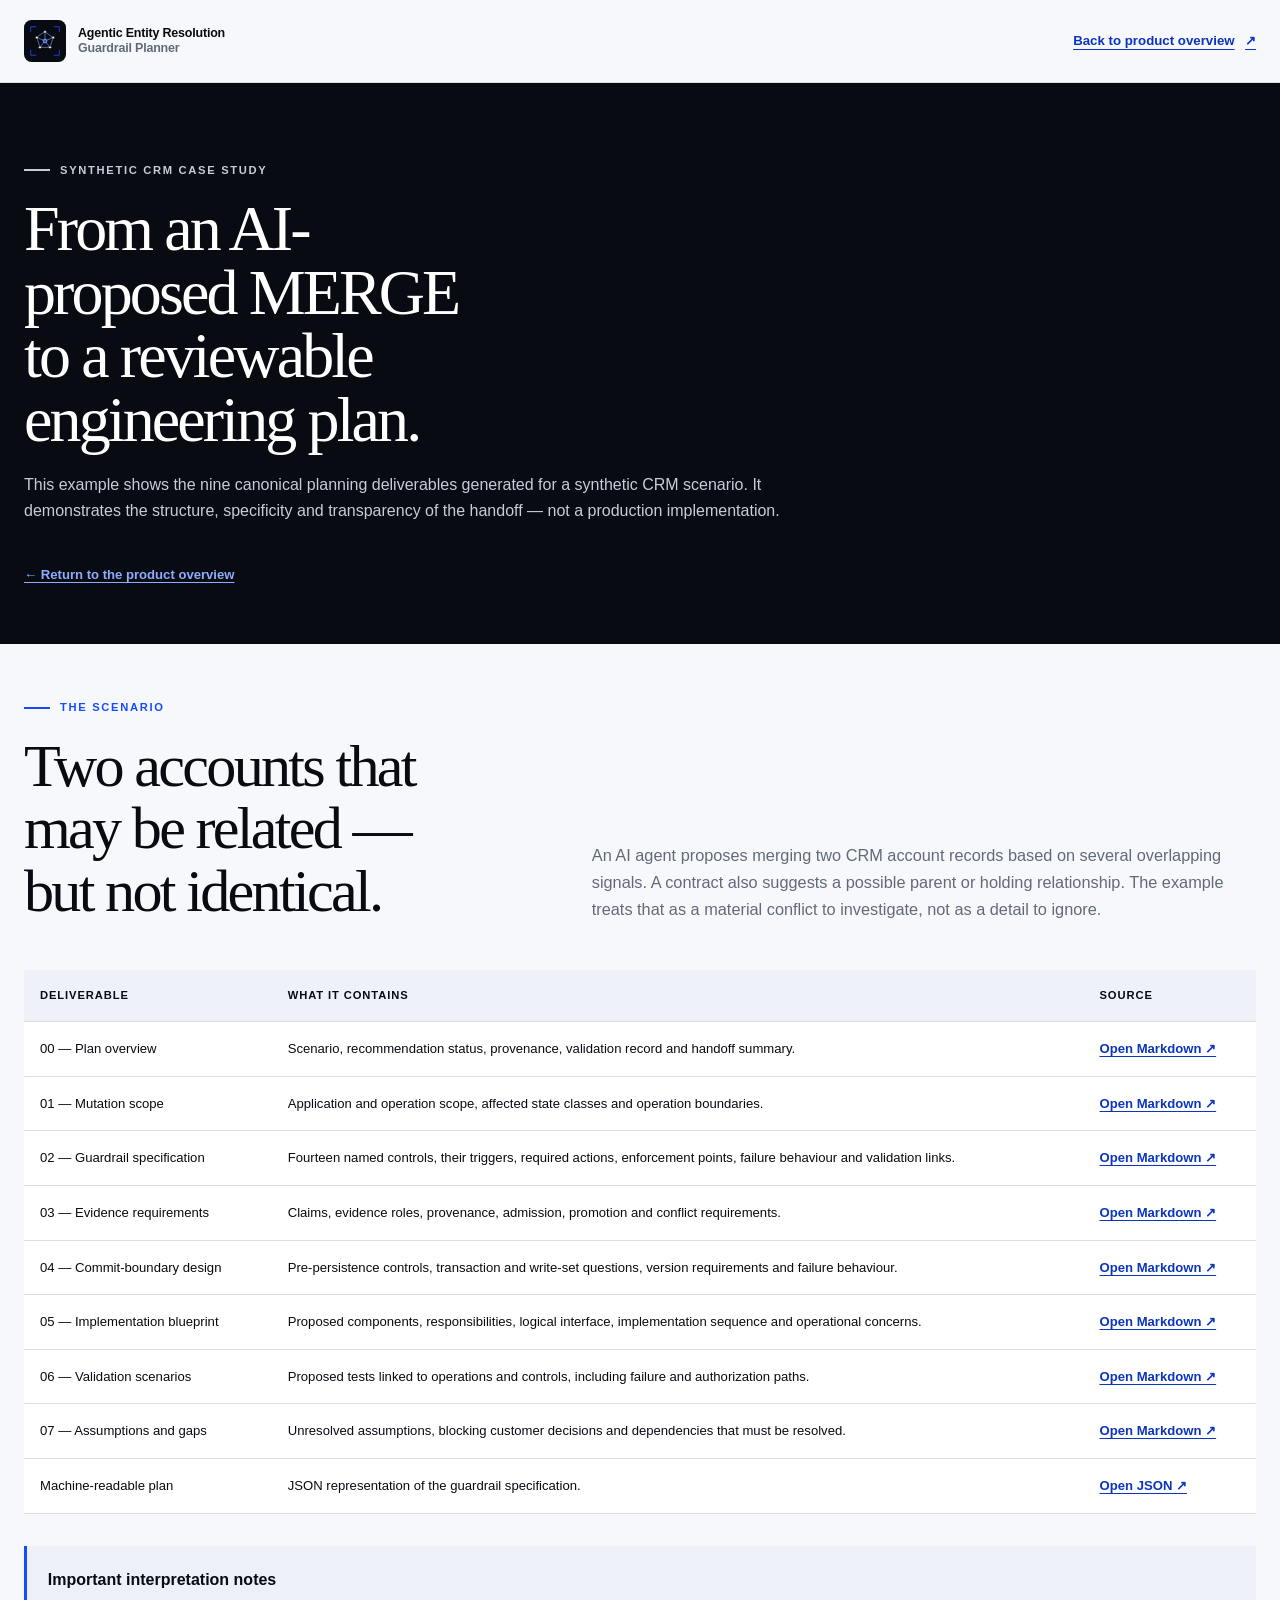
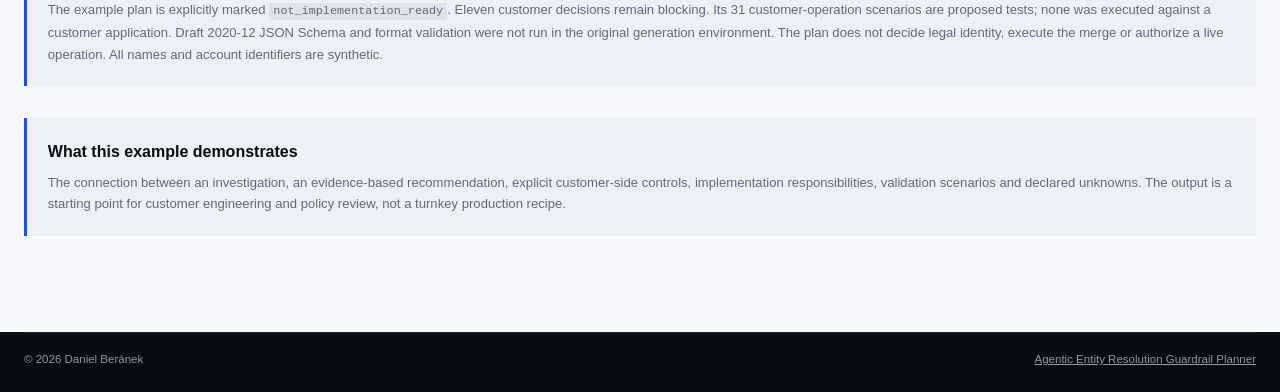
==== demo/index.html @ b018f454 "Build English product frontend with affiliate-aware distribution" ====
<!doctype html>
<html lang="en">
<head>
  <meta charset="utf-8">
  <meta name="viewport" content="width=device-width, initial-scale=1">
  <meta name="color-scheme" content="light">
  <meta name="description" content="A synthetic CRM MERGE demonstration showing the structured planning deliverables produced by Agentic Entity Resolution Guardrail Planner.">
  <meta name="robots" content="index,follow">
  <link rel="canonical" href="https://dan-beranek.github.io/agentic-entity-resolution-guardrail-planner/demo/">
  <link rel="icon" href="../assets/branding/agentic-entity-resolution-guardrail-planner-logo.svg" type="image/svg+xml">
  <link rel="stylesheet" href="../assets/site.css">
  <title>Synthetic CRM MERGE Example | Agentic Entity Resolution Guardrail Planner</title>
</head>
<body>
  <a class="skip-link" href="#main">Skip to content</a>
  <header class="site-header">
    <div class="shell header-inner">
      <a class="brand" href="../" aria-label="Planner home">
        <img src="../assets/branding/agentic-entity-resolution-guardrail-planner-logo.svg" alt="" width="42" height="42">
        <span class="brand-copy"><strong>Agentic Entity Resolution</strong><span>Guardrail Planner</span></span>
      </a>
      <a class="text-link" href="../">Back to product overview <span aria-hidden="true">↗</span></a>
    </div>
  </header>
  <main id="main">
    <section class="demo-page-hero">
      <div class="shell">
        <p class="eyebrow">Synthetic CRM case study</p>
        <h1>From an AI-proposed MERGE to a reviewable engineering plan.</h1>
        <p>This example shows the nine canonical planning deliverables generated for a synthetic CRM scenario. It demonstrates the structure, specificity and transparency of the handoff — not a production implementation.</p>
        <a class="back-link" href="../">← Return to the product overview</a>
      </div>
    </section>
    <section class="demo-content">
      <div class="shell">
        <div class="section-heading">
          <div><p class="eyebrow">The scenario</p><h2>Two accounts that may be related — but not identical.</h2></div>
          <p>An AI agent proposes merging two CRM account records based on several overlapping signals. A contract also suggests a possible parent or holding relationship. The example treats that as a material conflict to investigate, not as a detail to ignore.</p>
        </div>
        <table class="demo-table">
          <thead><tr><th>Deliverable</th><th>What it contains</th><th>Source</th></tr></thead>
          <tbody>
            <tr><td>00 — Plan overview</td><td>Scenario, recommendation status, provenance, validation record and handoff summary.</td><td><a href="../demo-for-agensi/00-README.md">Open Markdown ↗</a></td></tr>
            <tr><td>01 — Mutation scope</td><td>Application and operation scope, affected state classes and operation boundaries.</td><td><a href="../demo-for-agensi/01-mutation-scope.md">Open Markdown ↗</a></td></tr>
            <tr><td>02 — Guardrail specification</td><td>Fourteen named controls, their triggers, required actions, enforcement points, failure behaviour and validation links.</td><td><a href="../demo-for-agensi/02-guardrail-specification.md">Open Markdown ↗</a></td></tr>
            <tr><td>03 — Evidence requirements</td><td>Claims, evidence roles, provenance, admission, promotion and conflict requirements.</td><td><a href="../demo-for-agensi/03-evidence-requirements.md">Open Markdown ↗</a></td></tr>
            <tr><td>04 — Commit-boundary design</td><td>Pre-persistence controls, transaction and write-set questions, version requirements and failure behaviour.</td><td><a href="../demo-for-agensi/04-commit-boundary-design.md">Open Markdown ↗</a></td></tr>
            <tr><td>05 — Implementation blueprint</td><td>Proposed components, responsibilities, logical interface, implementation sequence and operational concerns.</td><td><a href="../demo-for-agensi/05-implementation-blueprint.md">Open Markdown ↗</a></td></tr>
            <tr><td>06 — Validation scenarios</td><td>Proposed tests linked to operations and controls, including failure and authorization paths.</td><td><a href="../demo-for-agensi/06-validation-scenarios.md">Open Markdown ↗</a></td></tr>
            <tr><td>07 — Assumptions and gaps</td><td>Unresolved assumptions, blocking customer decisions and dependencies that must be resolved.</td><td><a href="../demo-for-agensi/07-assumptions-and-gaps.md">Open Markdown ↗</a></td></tr>
            <tr><td>Machine-readable plan</td><td>JSON representation of the guardrail specification.</td><td><a href="../demo-for-agensi/guardrail-spec.json">Open JSON ↗</a></td></tr>
          </tbody>
        </table>
        <div class="demo-caveat">
          <strong>Important interpretation notes</strong>
          <p>The example plan is explicitly marked <code>not_implementation_ready</code>. Eleven customer decisions remain blocking. Its 31 customer-operation scenarios are proposed tests; none was executed against a customer application. Draft 2020-12 JSON Schema and format validation were not run in the original generation environment. The plan does not decide legal identity, execute the merge or authorize a live operation. All names and account identifiers are synthetic.</p>
        </div>
        <div class="demo-caveat">
          <strong>What this example demonstrates</strong>
          <p>The connection between an investigation, an evidence-based recommendation, explicit customer-side controls, implementation responsibilities, validation scenarios and declared unknowns. The output is a starting point for customer engineering and policy review, not a turnkey production recipe.</p>
        </div>
      </div>
    </section>
  </main>
  <footer class="site-footer">
    <div class="shell footer-bottom"><span>© 2026 Daniel Beránek</span><span><a href="../">Agentic Entity Resolution Guardrail Planner</a></span></div>
  </footer>
</body>
</html>
---- assets/site.css ----
:root{--ink:#080b12;--ink-2:#121722;--paper:#f7f8fb;--white:#fff;--muted:#626a79;--muted-dark:#aab2c2;--line:#d9dde6;--line-dark:#2a3140;--blue:#154cff;--blue-dark:#0c35bd;--blue-soft:#e9efff;--blue-light:#8eabff;--max:1280px;--radius:.35rem;--shadow:0 18px 60px rgba(8,11,18,.08)}
*{box-sizing:border-box}
html{scroll-behavior:smooth;scroll-padding-top:6rem}
body{margin:0;min-width:320px;overflow-x:hidden;background:var(--paper);color:var(--ink);font-family:Inter,ui-sans-serif,-apple-system,BlinkMacSystemFont,"Segoe UI",Arial,sans-serif;font-size:1rem;line-height:1.65;text-rendering:optimizeLegibility}
a{color:inherit}
img,svg{display:block;max-width:100%;height:auto}
.shell{width:min(calc(100% - 3rem),var(--max));margin-inline:auto}
.skip-link{position:fixed;z-index:100;top:-5rem;left:1rem;padding:.7rem 1rem;background:var(--blue);color:var(--white)}
.skip-link:focus{top:1rem}
.site-header{position:sticky;z-index:20;top:0;border-bottom:1px solid var(--line);background:rgba(247,248,251,.96);backdrop-filter:blur(16px)}
.header-inner{min-height:5.1rem;display:flex;align-items:center;justify-content:space-between;gap:1.5rem}
.brand,.footer-brand{display:inline-flex;align-items:center;gap:.75rem;text-decoration:none}
.brand img{width:42px;height:42px}
.brand-copy{display:grid;line-height:1.22;font-size:.78rem;letter-spacing:-.015em}
.brand-copy strong{font-weight:820}
.brand-copy span{color:var(--muted);font-weight:650}
.primary-nav{display:flex;align-items:center;gap:clamp(.8rem,1.8vw,1.7rem)}
.primary-nav a,.mobile-menu nav a{color:#3c4350;text-decoration:none;font-size:.77rem;font-weight:700}
.primary-nav a:hover,.primary-nav a:focus-visible,.mobile-menu nav a:hover{color:var(--blue)}
.header-cta{display:flex;align-items:center}
.platform-link{display:inline-flex;align-items:center;justify-content:center;gap:.6rem;min-height:2.8rem;padding:.72rem 1rem;border:1px solid transparent;border-radius:var(--radius);text-decoration:none;font-size:.8rem;font-weight:780;line-height:1.2;transition:transform .18s ease,background .18s ease,border-color .18s ease}
.platform-link:hover,.platform-link:focus-visible{transform:translateY(-2px);outline:2px solid transparent}
.platform-link-primary{background:var(--blue);color:var(--white)}
.platform-link-primary:hover,.platform-link-primary:focus-visible{background:var(--blue-dark)}
.platform-link-secondary{border-color:#bfc8d8;background:transparent;color:var(--ink)}
.platform-link-secondary:hover,.platform-link-secondary:focus-visible{border-color:var(--blue);color:var(--blue)}
.platform-name{font-size:.66rem;font-weight:650;opacity:.72}
.header-cta .platform-link{min-height:2.55rem;padding:.65rem .85rem;font-size:.73rem}
.platform-slot,.platform-links{display:flex;flex-wrap:wrap;align-items:center;gap:.7rem}
.mobile-menu{display:none;position:relative}
.mobile-menu summary{width:2.8rem;height:2.8rem;display:grid;place-items:center;border:1px solid var(--line);border-radius:var(--radius);cursor:pointer;list-style:none}
.mobile-menu summary::-webkit-details-marker{display:none}
.menu-icon,.menu-icon::before,.menu-icon::after{width:1.1rem;height:2px;display:block;background:var(--ink);content:""}
.menu-icon{position:relative}
.menu-icon::before{position:absolute;top:-.35rem}
.menu-icon::after{position:absolute;top:.35rem}
.mobile-menu nav{position:absolute;top:calc(100% + .75rem);right:0;width:min(18rem,calc(100vw - 2rem));display:grid;gap:0;padding:.65rem;border:1px solid var(--line);background:var(--white);box-shadow:var(--shadow)}
.mobile-menu nav a{padding:.75rem}
.hero{position:relative;overflow:hidden;padding:clamp(4rem,8vw,7.2rem) 0 clamp(4rem,7vw,6rem);background:var(--ink);color:var(--white)}
.hero:after{position:absolute;top:-20rem;right:-12rem;width:48rem;height:48rem;border:1px solid rgba(142,171,255,.13);border-radius:50%;box-shadow:0 0 0 4rem rgba(142,171,255,.025),0 0 0 9rem rgba(142,171,255,.02);content:"";pointer-events:none}
.hero-grid{position:relative;z-index:1;display:grid;grid-template-columns:minmax(0,1.05fr) minmax(28rem,.95fr);gap:clamp(3rem,6vw,6rem);align-items:center}
.eyebrow{display:flex;align-items:center;gap:.65rem;margin:0 0 1.2rem;color:var(--blue);font-size:.7rem;font-weight:850;letter-spacing:.15em;line-height:1.4;text-transform:uppercase}
.eyebrow:before{width:1.6rem;height:2px;background:currentColor;content:""}
.hero .eyebrow,.section-dark .eyebrow{color:var(--blue-light)}
h1,h2{font-family:Georgia,"Times New Roman",serif;font-weight:400;letter-spacing:-.045em}
h1{max-width:11ch;margin:0 0 1.3rem;font-size:clamp(3.1rem,5.8vw,5.45rem);line-height:.99}
h1 span{color:var(--blue-light)}
h2{max-width:15ch;margin:0;font-size:clamp(2.5rem,4.7vw,4.35rem);line-height:1.04}
h3{margin:0 0 .75rem;font-size:1.16rem;line-height:1.3;letter-spacing:-.025em}
h4{margin:0 0 .3rem;font-size:.98rem;line-height:1.35}
p{margin-top:0}
.hero-lead{max-width:47rem;margin:0 0 1.4rem;color:#c6cdd9;font-size:clamp(1.05rem,1.55vw,1.25rem);line-height:1.58}
.hero-principle{margin:1.8rem 0 1.6rem;padding-left:1rem;border-left:3px solid var(--blue);color:var(--white);font-family:Georgia,"Times New Roman",serif;font-size:clamp(1.35rem,2vw,1.75rem);line-height:1.3}
.hero-platforms .platform-link-primary,.final-platforms .platform-link-primary{background:var(--white);color:var(--ink)}
.hero-platforms .platform-link-primary:hover,.final-platforms .platform-link-primary:hover{background:var(--blue-light)}
.hero-platforms .platform-link-secondary,.final-platforms .platform-link-secondary{border-color:#596276;color:var(--white)}
.hero-platforms .platform-link-secondary:hover,.final-platforms .platform-link-secondary:hover{border-color:var(--blue-light);color:var(--blue-light)}
.affiliate-note{max-width:43rem;margin:.85rem 0 0;color:#929bad;font-size:.7rem;line-height:1.5}
.hero-meta{display:flex;flex-wrap:wrap;gap:.65rem 1.3rem;margin-top:2rem;color:#aab2c2;font-size:.7rem;font-weight:720}
.hero-meta span:before{display:inline-block;width:.4rem;height:.4rem;margin:0 .5rem .08rem 0;border-radius:50%;background:var(--blue-light);content:""}
.visual-frame{overflow:hidden;padding:.8rem;border:1px solid #343d50;border-radius:.55rem;background:#0e1420;box-shadow:0 28px 80px rgba(0,0,0,.25)}
.visual-topline{display:flex;justify-content:space-between;padding:.3rem .35rem .8rem;color:#8eabff;font-size:.61rem;font-weight:820;letter-spacing:.13em}
.visual-frame img{width:100%;border-radius:.3rem}
.visual-caption{display:flex;align-items:center;gap:.6rem;padding:.85rem .35rem .25rem;color:#c6cdd9;font-size:.72rem}
.visual-pulse{width:.5rem;height:.5rem;border-radius:50%;background:#8eabff;box-shadow:0 0 0 .25rem rgba(142,171,255,.12)}
.hero-stat-row{display:grid;grid-template-columns:repeat(3,1fr);gap:.6rem;margin-top:1rem}
.hero-stat-row>div{display:grid;gap:.1rem;padding:.9rem .75rem;border:1px solid #30394a;background:#111824}
.hero-stat-row strong{color:var(--white);font-family:Georgia,serif;font-size:1.8rem;font-weight:400;line-height:1}
.hero-stat-row span{color:#aab2c2;font-size:.64rem;line-height:1.35}
.micro-note{margin:.65rem 0 0;color:#7f899a;font-size:.62rem;line-height:1.45}
.section{padding:clamp(4.6rem,8vw,7.6rem) 0}
.section-dark{background:var(--ink);color:var(--white)}
.section-muted{background:#eef1f7}
.split-section{display:grid;grid-template-columns:minmax(0,.85fr) minmax(0,1.15fr);gap:clamp(3rem,8vw,8rem);align-items:start}
.section-copy{max-width:47rem;color:#c6cdd9}
.section-copy .lead{color:var(--white);font-size:1.18rem;line-height:1.6}
.section-copy blockquote{margin:2rem 0 0;padding:.3rem 0 .3rem 1.4rem;border-left:3px solid var(--blue);color:#eef2fa;font-family:Georgia,"Times New Roman",serif;font-size:clamp(1.35rem,2.3vw,1.9rem);line-height:1.4}
.signal-grid{display:grid;grid-template-columns:repeat(3,1fr);gap:1px;margin-top:4rem;border:1px solid var(--line-dark);background:var(--line-dark)}
.signal-card{min-height:12rem;padding:1.6rem;background:var(--ink-2)}
.signal-index{display:block;margin-bottom:1.6rem;color:var(--blue-light);font-size:.72rem;font-weight:850;letter-spacing:.12em}
.signal-card h3{color:var(--white);font-family:Georgia,serif;font-size:1.55rem;font-weight:400}
.signal-card p{max-width:35rem;margin:0;color:var(--muted-dark);font-size:.9rem}
.section-heading{display:grid;grid-template-columns:minmax(0,.85fr) minmax(0,1.15fr);gap:clamp(2rem,6vw,6rem);align-items:end;margin-bottom:3rem}
.section-heading>p{max-width:45rem;margin:0;color:var(--muted);font-size:1.02rem;line-height:1.65}
.section-dark .section-heading>p{color:var(--muted-dark)}
.comparison-grid{display:grid;grid-template-columns:repeat(2,minmax(0,1fr));gap:1rem}
.comparison-card{padding:clamp(1.5rem,3vw,2.5rem);border:1px solid var(--line);background:var(--white)}
.comparison-card h3{margin:.8rem 0 1rem;font-family:Georgia,serif;font-size:clamp(1.7rem,3vw,2.25rem);font-weight:400}
.comparison-card>p:not(.card-kicker){min-height:4.5rem;color:var(--muted)}
.card-kicker{margin:0;color:var(--muted);font-size:.67rem;font-weight:850;letter-spacing:.14em;text-transform:uppercase}
.comparison-card ul,.boundary-card ul{display:grid;gap:.72rem;margin:1.5rem 0 0;padding-left:1.15rem;color:#414958;font-size:.86rem}
.comparison-card li::marker{color:var(--blue)}
.comparison-planner{border-color:var(--blue);background:#f1f4ff}
.comparison-planner .card-kicker{color:var(--blue-dark)}
.comparison-footnote{margin:1rem 0 0;color:var(--muted);font-size:.74rem}
.section-blue{background:var(--blue);color:var(--white)}
.section-heading-inverse>p{color:#e0e7ff}
.section-blue .eyebrow{color:var(--white)}
.investigation-groups{display:grid;grid-template-columns:repeat(3,minmax(0,1fr));gap:1px;border:1px solid rgba(255,255,255,.22);background:rgba(255,255,255,.22)}
.investigation-group{padding:1.5rem;background:#1040d7}
.group-heading{display:flex;align-items:baseline;gap:.75rem;min-height:3.4rem;margin-bottom:1.2rem;border-bottom:1px solid rgba(255,255,255,.28)}
.group-heading>span{color:#b9caff;font-size:.68rem;font-weight:850}
.group-heading h3{font-family:Georgia,serif;font-size:1.4rem;font-weight:400}
.investigation-item{display:grid;grid-template-columns:1.7rem 1fr;gap:.75rem;padding:1rem 0;border-bottom:1px solid rgba(255,255,255,.16)}
.investigation-item:last-child{border-bottom:0}
.investigation-item>span{padding-top:.12rem;color:#b9caff;font-size:.68rem;font-weight:850}
.investigation-item h4{margin:0 0 .3rem;color:var(--white)}
.investigation-item p{margin:0;color:#dce5ff;font-size:.78rem;line-height:1.55}
.workflow{display:grid;grid-template-columns:repeat(4,minmax(0,1fr));gap:1px;border:1px solid var(--line);background:var(--line)}
.workflow-step{min-height:17rem;padding:1.5rem;background:var(--white)}
.workflow-number{display:block;margin-bottom:2.6rem;color:var(--blue);font-size:.66rem;font-weight:850;letter-spacing:.13em}
.workflow-step h3{font-family:Georgia,serif;font-size:1.5rem;font-weight:400}
.workflow-step p{margin:0;color:var(--muted);font-size:.84rem}
.decision-band{display:grid;grid-template-columns:minmax(0,.8fr) minmax(0,1.2fr);gap:2rem;align-items:center;margin-top:1.2rem;padding:2rem;background:var(--blue-soft)}
.decision-band .eyebrow{margin-bottom:.8rem}
.decision-band h3{max-width:20ch;margin:0;font-family:Georgia,serif;font-size:clamp(1.6rem,3vw,2.35rem);font-weight:400}
.decision-band>p{max-width:50rem;margin:0;color:#46516a;font-size:.9rem}
.control-grid{display:grid;grid-template-columns:repeat(2,minmax(0,1fr));gap:0 2rem;border-top:1px solid var(--line-dark)}
.control-item{display:grid;grid-template-columns:5.4rem 1fr;gap:1rem;align-items:start;padding:1rem 0;border-bottom:1px solid var(--line-dark)}
.control-item span{color:var(--blue-light);font-size:.68rem;font-weight:850;letter-spacing:.07em}
.control-item p{margin:0;color:#e3e8f0;font-size:.86rem}
.small-note{margin:1.2rem 0 0;color:var(--muted-dark);font-size:.74rem}
.case-study{display:grid;grid-template-columns:minmax(0,1.1fr) minmax(17rem,.9fr);border:1px solid var(--line);background:var(--white)}
.case-story{padding:clamp(1.5rem,4vw,3rem)}
.case-story h3{max-width:18ch;margin:.85rem 0 1rem;font-family:Georgia,serif;font-size:clamp(1.8rem,3.4vw,2.7rem);font-weight:400;line-height:1.12}
.case-story>p:not(.card-kicker){max-width:46rem;color:#4f5868;font-size:.9rem}
.case-outcome{display:grid;grid-template-columns:2.2rem 1fr;gap:.9rem;margin:1.8rem 0;padding:1.1rem;background:#eef1f7}
.outcome-mark{width:2rem;height:2rem;display:grid;place-items:center;border-radius:50%;background:#dce5ff;color:var(--blue-dark);font-weight:900}
.case-outcome strong{display:block;margin-bottom:.25rem;font-size:.86rem}
.case-outcome p{margin:0;color:var(--muted);font-size:.78rem}
.text-link{display:inline-flex;gap:.65rem;color:var(--blue-dark);font-size:.83rem;font-weight:820;text-underline-offset:.25rem}
.case-facts{display:grid;grid-template-columns:repeat(2,1fr);gap:1px;border-left:1px solid var(--line);background:var(--line)}
.case-facts>div{display:flex;flex-direction:column;justify-content:center;min-height:9rem;padding:1.5rem;background:#f1f3f8}
.case-facts strong{color:var(--ink);font-family:Georgia,serif;font-size:2.65rem;font-weight:400;line-height:1}
.case-facts span{max-width:13rem;margin-top:.6rem;color:var(--muted);font-size:.72rem;line-height:1.4}
.deliverables{display:grid;grid-template-columns:minmax(0,.8fr) minmax(0,1.2fr);gap:clamp(2rem,5vw,5rem);margin-top:3.5rem}
.deliverable-intro h3{max-width:17ch;margin:0 0 1rem;font-family:Georgia,serif;font-size:clamp(1.8rem,3vw,2.5rem);font-weight:400;line-height:1.15}
.deliverable-intro>p:last-child{max-width:32rem;color:var(--muted);font-size:.88rem}
.deliverable-list{border-top:1px solid var(--line)}
.deliverable-list a{display:grid;grid-template-columns:3.4rem 1fr 1rem;gap:.75rem;align-items:center;padding:.85rem 0;border-bottom:1px solid var(--line);text-decoration:none;font-size:.82rem}
.deliverable-list a>span:first-child{color:var(--blue);font-size:.68rem;font-weight:850}
.deliverable-list a>span:last-child{color:var(--muted)}
.deliverable-list a:hover strong{color:var(--blue-dark);text-decoration:underline;text-underline-offset:.2rem}
.integrity-note{margin-top:2rem;padding:1.2rem 1.4rem;border-left:3px solid var(--blue);background:#edf0f6}
.integrity-note strong{font-size:.82rem}
.integrity-note p{margin:.35rem 0 0;color:#515b6b;font-size:.76rem;line-height:1.6}
code{padding:.08rem .25rem;background:rgba(8,11,18,.06);font-size:.9em}
.audience-grid{display:grid;grid-template-columns:repeat(4,minmax(0,1fr));gap:1px;border:1px solid var(--line);background:var(--line)}
.audience-grid article{min-height:14rem;padding:1.5rem;background:#f7f8fb}
.audience-grid article>span{display:block;margin-bottom:2rem;color:var(--blue);font-size:.68rem;font-weight:850}
.audience-grid h3{font-family:Georgia,serif;font-size:1.45rem;font-weight:400}
.audience-grid p{margin:0;color:var(--muted);font-size:.8rem}
.reference-grid{display:grid;grid-template-columns:minmax(0,.85fr) minmax(0,1.15fr);gap:clamp(3rem,8vw,8rem);align-items:start}
.reference-grid .lead{font-size:1.16rem}
.reference-grid p:not(.eyebrow){color:#4f5868}
.reference-links{display:grid;gap:0;margin-top:1.5rem;border-top:1px solid var(--line)}
.reference-links a{display:flex;justify-content:space-between;gap:1rem;padding:.85rem 0;border-bottom:1px solid var(--line);color:var(--blue-dark);text-decoration:none;font-size:.82rem;font-weight:760}
.reference-links a:hover{text-decoration:underline;text-underline-offset:.2rem}
.boundary-grid{display:grid;grid-template-columns:repeat(2,minmax(0,1fr));gap:1rem}
.boundary-card{padding:clamp(1.4rem,3vw,2rem);border:1px solid var(--line-dark);background:var(--ink-2)}
.boundary-card h3{font-family:Georgia,serif;font-size:1.8rem;font-weight:400}
.boundary-card ul{margin-top:1rem;color:#c6cdd9}
.boundary-card li::marker{color:var(--blue-light)}
.boundary-out{border-color:#596276}
.boundary-bottom{margin:1.2rem 0 0;color:var(--muted-dark);font-size:.8rem}
.final-cta{background:var(--blue);color:var(--white)}
.final-cta-inner{max-width:1000px;text-align:center}
.final-cta .eyebrow{justify-content:center;color:var(--white)}
.final-cta h2{max-width:18ch;margin:0 auto 1.2rem;font-size:clamp(2.8rem,5vw,4.5rem)}
.final-cta-inner>p:not(.eyebrow){max-width:48rem;margin:0 auto 1.7rem;color:#e2e9ff}
.final-platforms{justify-content:center}
.final-cta .affiliate-note{margin-inline:auto}
.site-footer{background:var(--ink);color:var(--white)}
.footer-main{display:grid;grid-template-columns:minmax(0,1.2fr) repeat(2,minmax(0,.6fr));gap:3rem;padding:3.8rem 0}
.footer-brand{color:var(--white);font-size:.84rem;line-height:1.35}
.footer-brand img{width:38px;height:38px}
.footer-main>div:first-child>p{max-width:24rem;margin:1rem 0 0;color:var(--muted-dark);font-size:.8rem}
.footer-label{margin:0 0 1rem;color:#8792a6;font-size:.68rem;font-weight:850;letter-spacing:.12em;text-transform:uppercase}
.footer-links{margin:0;padding:0;list-style:none}
.footer-links li+li{margin-top:.65rem}
.footer-links a{color:#dce2ec;font-size:.78rem;text-decoration:none}
.footer-links a:hover{text-decoration:underline;text-underline-offset:.2rem}
.footer-bottom{display:flex;justify-content:space-between;gap:1rem;padding:1.1rem 0 1.5rem;border-top:1px solid #252b36;color:#8e98a9;font-size:.72rem}
.demo-page-hero{padding:5rem 0 3.5rem;background:var(--ink);color:var(--white)}
.demo-page-hero h1{max-width:15ch;font-size:clamp(2.8rem,5vw,4.5rem)}
.demo-page-hero p{max-width:50rem;color:#c6cdd9}
.demo-content{padding:3.5rem 0 6rem}
.demo-table{width:100%;border-collapse:collapse;background:var(--white)}
.demo-table th,.demo-table td{padding:1rem;border-bottom:1px solid var(--line);text-align:left;vertical-align:top;font-size:.82rem}
.demo-table th{background:#eef1f7;font-size:.7rem;letter-spacing:.08em;text-transform:uppercase}
.demo-table a{color:var(--blue-dark);font-weight:760;text-underline-offset:.2rem}
.demo-caveat{margin-top:2rem;padding:1.3rem;border-left:3px solid var(--blue);background:#edf0f6}
.demo-caveat p{margin:.4rem 0 0;color:var(--muted);font-size:.82rem}
.back-link{display:inline-block;margin-top:1.5rem;color:var(--blue-light);font-size:.82rem;font-weight:760;text-underline-offset:.2rem}
@media(max-width:1080px){.primary-nav{gap:.85rem}.primary-nav a{font-size:.7rem}.hero-grid{grid-template-columns:minmax(0,1fr) minmax(24rem,.9fr);gap:2.5rem}}
@media(max-width:900px){.primary-nav,.header-cta{display:none}.mobile-menu{display:block}.hero-grid,.split-section,.section-heading,.reference-grid{grid-template-columns:1fr}.hero-grid{gap:3rem}.hero-copy{max-width:50rem}.hero-visual{max-width:48rem}.section-heading{gap:1.2rem;align-items:start}.investigation-groups{grid-template-columns:1fr}.workflow{grid-template-columns:repeat(2,minmax(0,1fr))}.audience-grid{grid-template-columns:repeat(2,minmax(0,1fr))}.deliverables,.case-study{grid-template-columns:1fr}.case-facts{border-top:1px solid var(--line);border-left:0}.case-facts>div{min-height:7.5rem}}
@media(max-width:620px){.shell{width:min(calc(100% - 2rem),var(--max))}.header-inner{min-height:4.4rem}.brand-copy{font-size:.7rem}.hero{padding:3.5rem 0 3.8rem}h1{font-size:clamp(2.8rem,13vw,4rem)}h2{font-size:clamp(2.4rem,11vw,3.5rem)}.hero-grid{gap:2.3rem}.hero-meta{display:grid;gap:.55rem}.hero-stat-row{gap:.35rem}.hero-stat-row>div{padding:.75rem .55rem}.hero-stat-row strong{font-size:1.5rem}.hero-stat-row span{font-size:.59rem}.signal-grid,.comparison-grid,.workflow,.control-grid,.boundary-grid,.audience-grid,.decision-band{grid-template-columns:1fr}.signal-card{min-height:auto}.signal-card+.signal-card{border-top:1px solid var(--line-dark)}.workflow-step{min-height:0}.workflow-number{margin-bottom:1.2rem}.decision-band{padding:1.4rem}.case-facts>div{min-height:6.5rem;padding:1rem}.case-facts strong{font-size:2.2rem}.deliverable-list a{grid-template-columns:2.5rem 1fr 1rem;font-size:.75rem}.footer-main{grid-template-columns:1fr;gap:2rem;padding:3rem 0}.footer-bottom{align-items:flex-start;flex-direction:column}.control-item{grid-template-columns:4.6rem 1fr}.demo-table th,.demo-table td{padding:.7rem;font-size:.72rem}}
@media(prefers-reduced-motion:reduce){html{scroll-behavior:auto}*,*::before,*::after{transition-duration:.01ms!important;animation-duration:.01ms!important;animation-iteration-count:1!important}}
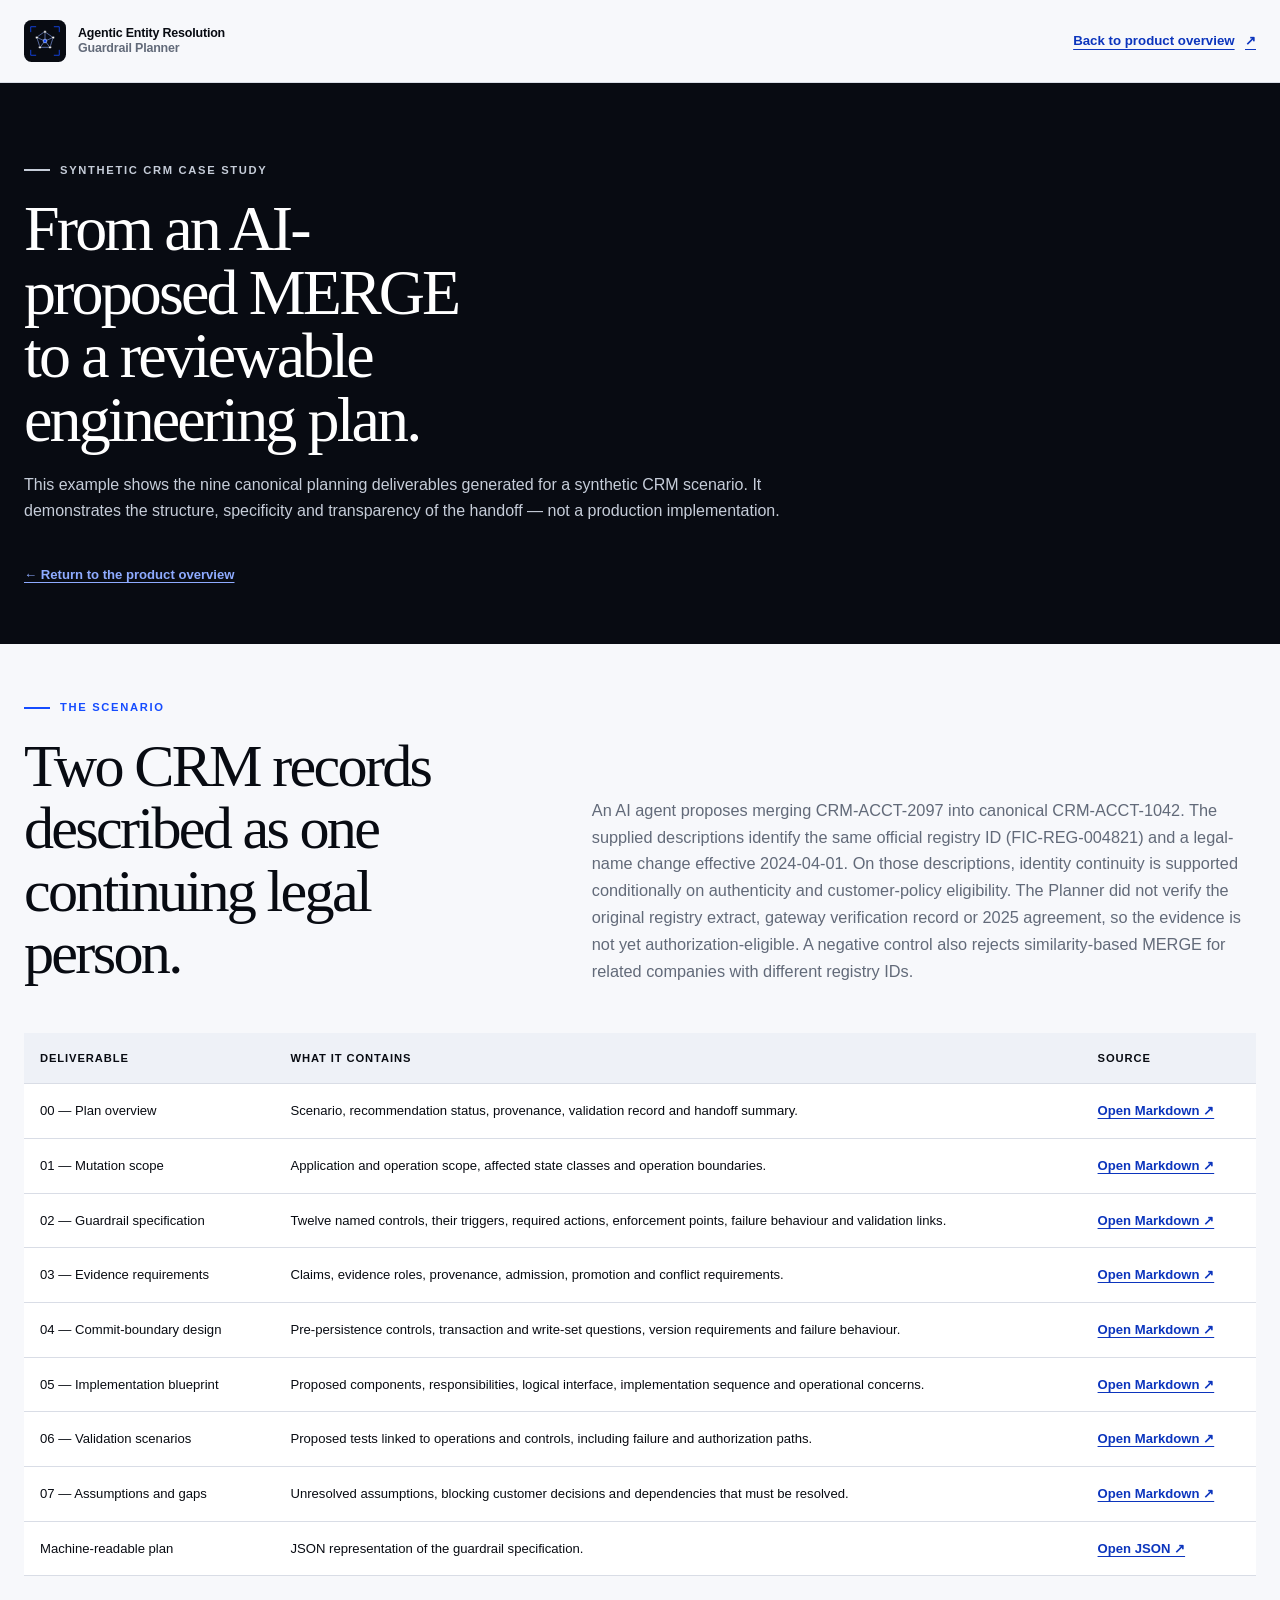
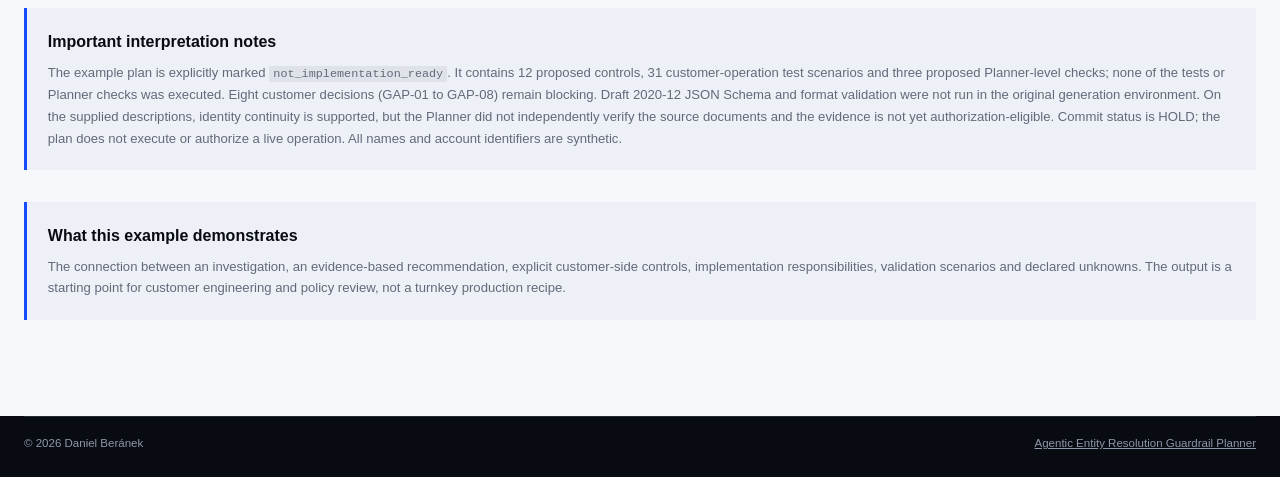
==== commit 41f3f22e: "Update to updated demo" ====
--- a/demo/index.html
+++ b/demo/index.html
@@ -4,12 +4,28 @@
   <meta charset="utf-8">
   <meta name="viewport" content="width=device-width, initial-scale=1">
   <meta name="color-scheme" content="light">
-  <meta name="description" content="A synthetic CRM MERGE demonstration showing the structured planning deliverables produced by Agentic Entity Resolution Guardrail Planner.">
-  <meta name="robots" content="index,follow">
-  <link rel="canonical" href="https://dan-beranek.github.io/agentic-entity-resolution-guardrail-planner/demo/">
+  <meta name="theme-color" content="#080b12">
+  <meta name="author" content="Daniel Beránek">
+  <meta name="description" content="A synthetic CRM MERGE case with nine planning deliverables, proposed controls, validation scenarios and unresolved decisions—not a production implementation.">
+  <!-- DIO_KEYWORD_METADATA -->
+  <meta name="robots" content="index,follow,max-image-preview:large,max-snippet:-1,max-video-preview:-1">
+  <!-- GENERATED_URL_METADATA -->
   <link rel="icon" href="../assets/branding/agentic-entity-resolution-guardrail-planner-logo.svg" type="image/svg+xml">
   <link rel="stylesheet" href="../assets/site.css">
-  <title>Synthetic CRM MERGE Example | Agentic Entity Resolution Guardrail Planner</title>
+  <title>Synthetic CRM MERGE Example | Guardrail Planner</title>
+  <meta property="og:type" content="article">
+  <meta property="og:site_name" content="Agentic Entity Resolution Guardrail Planner">
+  <meta property="og:title" content="From proposed MERGE to reviewable plan">
+  <meta property="og:description" content="A synthetic CRM MERGE case with nine planning deliverables, proposed controls, validation scenarios and unresolved decisions—not a production implementation.">
+  <meta property="og:image:type" content="image/png">
+  <meta property="og:image:width" content="1200">
+  <meta property="og:image:height" content="630">
+  <meta property="og:image:alt" content="Agentic Entity Resolution Guardrail Planner social preview with four stages: scope, evidence, authority and commit.">
+  <meta name="twitter:card" content="summary_large_image">
+  <meta name="twitter:title" content="Synthetic CRM MERGE Example">
+  <meta name="twitter:description" content="Nine structured planning deliverables for a synthetic CRM case; not a production implementation.">
+  <meta name="twitter:image:alt" content="Agentic Entity Resolution Guardrail Planner social preview with four stages: scope, evidence, authority and commit.">
+  <!-- ARTIFACT_STRUCTURED_DATA -->
 </head>
 <body>
   <a class="skip-link" href="#main">Skip to content</a>
@@ -34,15 +50,15 @@
     <section class="demo-content">
       <div class="shell">
         <div class="section-heading">
-          <div><p class="eyebrow">The scenario</p><h2>Two accounts that may be related — but not identical.</h2></div>
-          <p>An AI agent proposes merging two CRM account records based on several overlapping signals. A contract also suggests a possible parent or holding relationship. The example treats that as a material conflict to investigate, not as a detail to ignore.</p>
+          <div><p class="eyebrow">The scenario</p><h2>Two CRM records described as one continuing legal person.</h2></div>
+          <p>An AI agent proposes merging CRM-ACCT-2097 into canonical CRM-ACCT-1042. The supplied descriptions identify the same official registry ID (FIC-REG-004821) and a legal-name change effective 2024-04-01. On those descriptions, identity continuity is supported conditionally on authenticity and customer-policy eligibility. The Planner did not verify the original registry extract, gateway verification record or 2025 agreement, so the evidence is not yet authorization-eligible. A negative control also rejects similarity-based MERGE for related companies with different registry IDs.</p>
         </div>
         <table class="demo-table">
           <thead><tr><th>Deliverable</th><th>What it contains</th><th>Source</th></tr></thead>
           <tbody>
             <tr><td>00 — Plan overview</td><td>Scenario, recommendation status, provenance, validation record and handoff summary.</td><td><a href="../demo-for-agensi/00-README.md">Open Markdown ↗</a></td></tr>
             <tr><td>01 — Mutation scope</td><td>Application and operation scope, affected state classes and operation boundaries.</td><td><a href="../demo-for-agensi/01-mutation-scope.md">Open Markdown ↗</a></td></tr>
-            <tr><td>02 — Guardrail specification</td><td>Fourteen named controls, their triggers, required actions, enforcement points, failure behaviour and validation links.</td><td><a href="../demo-for-agensi/02-guardrail-specification.md">Open Markdown ↗</a></td></tr>
+            <tr><td>02 — Guardrail specification</td><td>Twelve named controls, their triggers, required actions, enforcement points, failure behaviour and validation links.</td><td><a href="../demo-for-agensi/02-guardrail-specification.md">Open Markdown ↗</a></td></tr>
             <tr><td>03 — Evidence requirements</td><td>Claims, evidence roles, provenance, admission, promotion and conflict requirements.</td><td><a href="../demo-for-agensi/03-evidence-requirements.md">Open Markdown ↗</a></td></tr>
             <tr><td>04 — Commit-boundary design</td><td>Pre-persistence controls, transaction and write-set questions, version requirements and failure behaviour.</td><td><a href="../demo-for-agensi/04-commit-boundary-design.md">Open Markdown ↗</a></td></tr>
             <tr><td>05 — Implementation blueprint</td><td>Proposed components, responsibilities, logical interface, implementation sequence and operational concerns.</td><td><a href="../demo-for-agensi/05-implementation-blueprint.md">Open Markdown ↗</a></td></tr>
@@ -53,7 +69,7 @@
         </table>
         <div class="demo-caveat">
           <strong>Important interpretation notes</strong>
-          <p>The example plan is explicitly marked <code>not_implementation_ready</code>. Eleven customer decisions remain blocking. Its 31 customer-operation scenarios are proposed tests; none was executed against a customer application. Draft 2020-12 JSON Schema and format validation were not run in the original generation environment. The plan does not decide legal identity, execute the merge or authorize a live operation. All names and account identifiers are synthetic.</p>
+          <p>The example plan is explicitly marked <code>not_implementation_ready</code>. It contains 12 proposed controls, 31 customer-operation test scenarios and three proposed Planner-level checks; none of the tests or Planner checks was executed. Eight customer decisions (GAP-01 to GAP-08) remain blocking. Draft 2020-12 JSON Schema and format validation were not run in the original generation environment. On the supplied descriptions, identity continuity is supported, but the Planner did not independently verify the source documents and the evidence is not yet authorization-eligible. Commit status is HOLD; the plan does not execute or authorize a live operation. All names and account identifiers are synthetic.</p>
         </div>
         <div class="demo-caveat">
           <strong>What this example demonstrates</strong>
@@ -66,4 +82,4 @@
     <div class="shell footer-bottom"><span>© 2026 Daniel Beránek</span><span><a href="../">Agentic Entity Resolution Guardrail Planner</a></span></div>
   </footer>
 </body>
-</html>+</html>
--- a/assets/site.css
+++ b/assets/site.css
@@ -195,4 +195,37 @@
 @media(max-width:1080px){.primary-nav{gap:.85rem}.primary-nav a{font-size:.7rem}.hero-grid{grid-template-columns:minmax(0,1fr) minmax(24rem,.9fr);gap:2.5rem}}
 @media(max-width:900px){.primary-nav,.header-cta{display:none}.mobile-menu{display:block}.hero-grid,.split-section,.section-heading,.reference-grid{grid-template-columns:1fr}.hero-grid{gap:3rem}.hero-copy{max-width:50rem}.hero-visual{max-width:48rem}.section-heading{gap:1.2rem;align-items:start}.investigation-groups{grid-template-columns:1fr}.workflow{grid-template-columns:repeat(2,minmax(0,1fr))}.audience-grid{grid-template-columns:repeat(2,minmax(0,1fr))}.deliverables,.case-study{grid-template-columns:1fr}.case-facts{border-top:1px solid var(--line);border-left:0}.case-facts>div{min-height:7.5rem}}
 @media(max-width:620px){.shell{width:min(calc(100% - 2rem),var(--max))}.header-inner{min-height:4.4rem}.brand-copy{font-size:.7rem}.hero{padding:3.5rem 0 3.8rem}h1{font-size:clamp(2.8rem,13vw,4rem)}h2{font-size:clamp(2.4rem,11vw,3.5rem)}.hero-grid{gap:2.3rem}.hero-meta{display:grid;gap:.55rem}.hero-stat-row{gap:.35rem}.hero-stat-row>div{padding:.75rem .55rem}.hero-stat-row strong{font-size:1.5rem}.hero-stat-row span{font-size:.59rem}.signal-grid,.comparison-grid,.workflow,.control-grid,.boundary-grid,.audience-grid,.decision-band{grid-template-columns:1fr}.signal-card{min-height:auto}.signal-card+.signal-card{border-top:1px solid var(--line-dark)}.workflow-step{min-height:0}.workflow-number{margin-bottom:1.2rem}.decision-band{padding:1.4rem}.case-facts>div{min-height:6.5rem;padding:1rem}.case-facts strong{font-size:2.2rem}.deliverable-list a{grid-template-columns:2.5rem 1fr 1rem;font-size:.75rem}.footer-main{grid-template-columns:1fr;gap:2rem;padding:3rem 0}.footer-bottom{align-items:flex-start;flex-direction:column}.control-item{grid-template-columns:4.6rem 1fr}.demo-table th,.demo-table td{padding:.7rem;font-size:.72rem}}
-@media(prefers-reduced-motion:reduce){html{scroll-behavior:auto}*,*::before,*::after{transition-duration:.01ms!important;animation-duration:.01ms!important;animation-iteration-count:1!important}}+@media(prefers-reduced-motion:reduce){html{scroll-behavior:auto}*,*::before,*::after{transition-duration:.01ms!important;animation-duration:.01ms!important;animation-iteration-count:1!important}}
+
+/* Standalone methodology page */
+.method-hero{padding:clamp(4.5rem,8vw,7rem) 0}
+.method-hero h1{max-width:20ch;font-size:clamp(3rem,5.8vw,5rem)}
+.method-lead{max-width:58rem;margin:0 0 1.25rem;color:#fff;font-size:clamp(1.2rem,2vw,1.55rem);line-height:1.55}
+.method-intro{max-width:54rem;margin:.8rem 0 0;color:#c6cdd9;font-size:1rem;line-height:1.7}
+.method-publications{display:grid;grid-template-columns:repeat(2,minmax(0,1fr));gap:1.4rem 3rem}
+.method-publication{padding:1.25rem 0;border-top:1px solid var(--line-dark)}
+.method-publication>span{display:block;margin-bottom:.7rem;color:var(--blue-light);font-size:.65rem;font-weight:850;letter-spacing:.1em;text-transform:uppercase}
+.method-publication h3{max-width:40rem;color:var(--white);font-family:Georgia,serif;font-size:1.35rem;font-weight:400;line-height:1.4}
+.method-publication a{display:inline-block;margin-top:.2rem;color:#dce5ff;font-size:.78rem;font-weight:750;text-decoration:underline;text-underline-offset:.2rem}
+.method-return{margin-top:2.2rem;padding-top:1.2rem;border-top:1px solid var(--line)}
+.method-return .text-link{font-size:.9rem}
+@media(max-width:760px){.method-publications{grid-template-columns:1fr}}
+
+
+/* Primary navigation emphasis and scholarly bibliography */
+.primary-nav a[aria-current="page"]{color:var(--blue);text-decoration:underline;text-decoration-thickness:2px;text-underline-offset:.38rem}
+.method-header-back{white-space:nowrap;font-size:.75rem}
+.bibliography{margin:0;padding-left:2rem;max-width:66rem}
+.bibliography li{padding:.9rem 0 .95rem .55rem;border-bottom:1px solid var(--line-dark)}
+.bibliography li::marker{color:var(--blue-light);font-size:.82rem;font-weight:800}
+.bibliography-author{margin:0 0 .15rem;color:#d1d7e2;font-size:.82rem;font-weight:700}
+.bibliography-title{margin:0 0 .25rem;color:var(--white);font-family:Georgia,"Times New Roman",serif;font-size:1.08rem;line-height:1.55}
+.bibliography-source{margin:0;color:#b8c0ce;font-size:.78rem;line-height:1.55}
+.bibliography-source a,.research-resources a{color:#dce5ff;text-decoration:underline;text-decoration-thickness:1px;text-underline-offset:.18rem;overflow-wrap:anywhere}
+.research-resources{max-width:66rem;margin-top:2.6rem;padding-top:1.6rem;border-top:1px solid var(--line-dark)}
+.research-resources h3{margin:0 0 .9rem;color:var(--white);font-family:Georgia,serif;font-size:1.45rem;font-weight:400}
+.research-resources ul{margin:0;padding-left:1.2rem;color:#c6cdd9}
+.research-resources li{padding:.25rem 0;font-size:.82rem}
+.research-resources li span{color:var(--white);font-weight:700}
+@media(max-width:1080px){.method-header-back{display:none}}
+@media(max-width:900px){.method-header-back{display:none}}
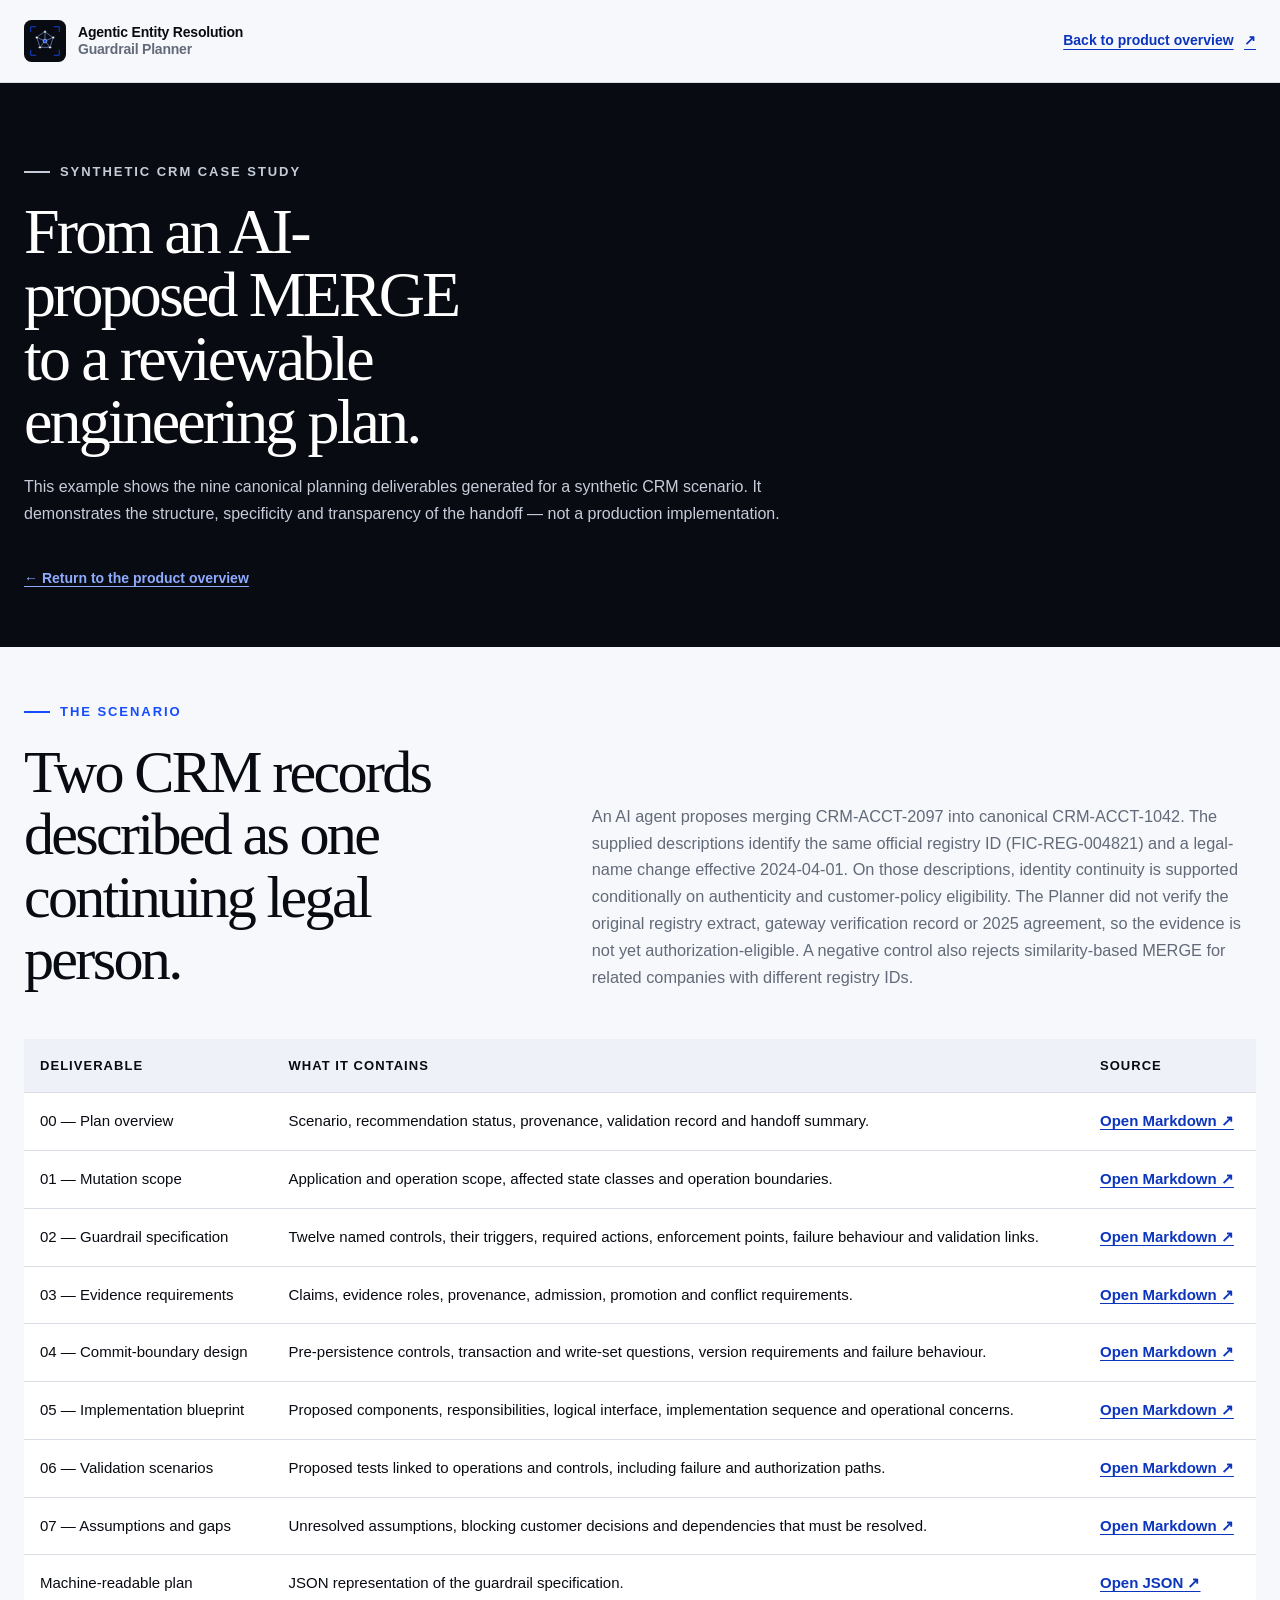
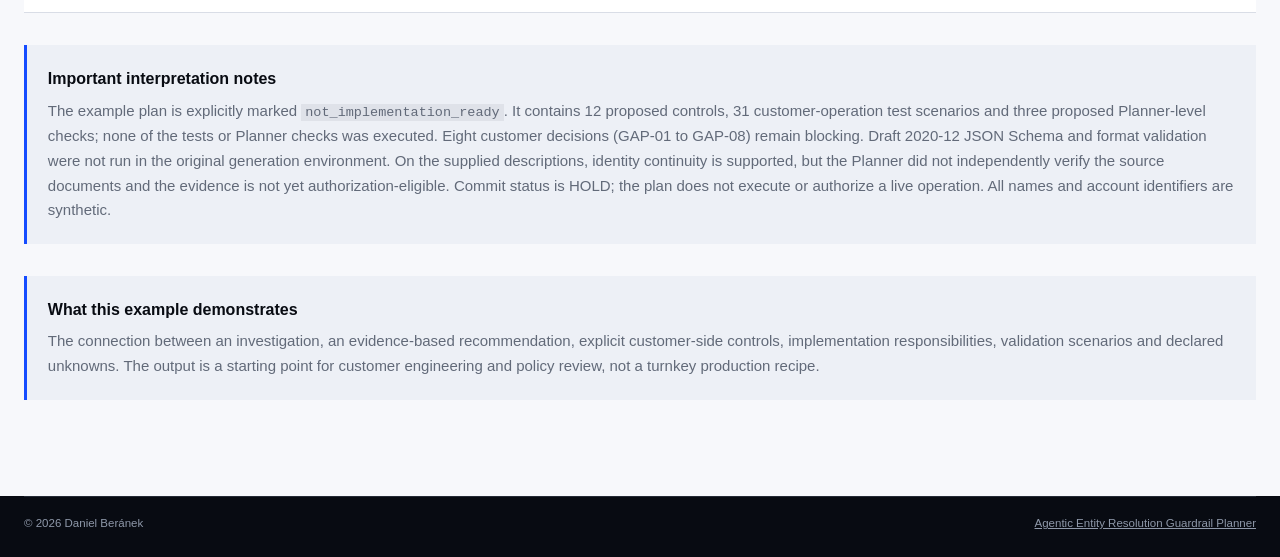
==== commit e58fb7da: "Load DIO Web Design System in Planner page" ====
--- a/demo/index.html
+++ b/demo/index.html
@@ -11,7 +11,9 @@
   <meta name="robots" content="index,follow,max-image-preview:large,max-snippet:-1,max-video-preview:-1">
   <!-- GENERATED_URL_METADATA -->
   <link rel="icon" href="../assets/branding/agentic-entity-resolution-guardrail-planner-logo.svg" type="image/svg+xml">
+  <link rel="stylesheet" href="../assets/design-system/dio-core.css">
   <link rel="stylesheet" href="../assets/site.css">
+  <link rel="stylesheet" href="../assets/design-system/planner-typography.css">
   <title>Synthetic CRM MERGE Example | Guardrail Planner</title>
   <meta property="og:type" content="article">
   <meta property="og:site_name" content="Agentic Entity Resolution Guardrail Planner">
--- a/assets/design-system/dio-core.css
+++ b/assets/design-system/dio-core.css
@@ -0,0 +1,77 @@
+/* DIO Web Design System — ready-to-vendor foundation
+ * Version: 0.1.0 | No runtime imports, fonts, scripts or external requests.
+ */
+:root {
+  --dio-color-ink: #080b12;
+  --dio-color-ink-soft: #121722;
+  --dio-color-paper: #f7f8fb;
+  --dio-color-white: #ffffff;
+  --dio-color-muted: #626a79;
+  --dio-color-muted-inverse: #aab2c2;
+  --dio-color-border: #d9dde6;
+  --dio-color-border-inverse: #2a3140;
+  --dio-color-accent: #154cff;
+  --dio-color-accent-strong: #0c35bd;
+  --dio-color-accent-soft: #e9efff;
+  --dio-color-accent-light: #8eabff;
+  --dio-font-sans: Inter, ui-sans-serif, -apple-system, BlinkMacSystemFont, "Segoe UI", Arial, sans-serif;
+  --dio-font-serif: Georgia, "Times New Roman", serif;
+  --dio-font-size-body: 1rem;
+  --dio-font-size-reading: 0.9375rem;
+  --dio-font-size-compact: 0.875rem;
+  --dio-font-size-meta: 0.8125rem;
+  --dio-font-size-micro: 0.75rem;
+  --dio-line-height-body: 1.65;
+  --dio-line-height-compact: 1.5;
+  --dio-reading-measure: 68ch;
+  --dio-space-1: 0.25rem;
+  --dio-space-2: 0.5rem;
+  --dio-space-3: 0.75rem;
+  --dio-space-4: 1rem;
+  --dio-space-5: 1.5rem;
+  --dio-space-6: 2rem;
+  --dio-space-7: 3rem;
+  --dio-space-8: 4rem;
+  --dio-radius-sm: 0.25rem;
+  --dio-radius: 0.35rem;
+  --dio-radius-lg: 0.55rem;
+  --dio-shadow-soft: 0 18px 60px rgba(8, 11, 18, 0.08);
+  --dio-content-max: 1280px;
+}
+
+.dio-prose {
+  max-width: var(--dio-reading-measure);
+  color: var(--dio-color-ink);
+  font-family: var(--dio-font-sans);
+  font-size: var(--dio-font-size-body);
+  line-height: var(--dio-line-height-body);
+  overflow-wrap: anywhere;
+}
+
+.dio-prose :where(p, li, dd, dt, blockquote, td, th) {
+  font-size: inherit;
+  line-height: inherit;
+}
+
+.dio-prose :where(p, ul, ol, blockquote, table) {
+  margin-block: 0 1em;
+}
+
+.dio-prose :where(h2, h3, h4) {
+  color: var(--dio-color-ink);
+  line-height: 1.2;
+}
+
+.dio-prose :where(a) {
+  color: var(--dio-color-accent-strong);
+  text-underline-offset: 0.2em;
+}
+
+.dio-prose :where(code, pre) {
+  overflow-wrap: anywhere;
+}
+
+.dio-prose :where(small, .dio-meta) {
+  font-size: var(--dio-font-size-meta);
+  line-height: var(--dio-line-height-compact);
+}
--- a/assets/site.css
+++ b/assets/site.css
@@ -1,7 +1,7 @@
-:root{--ink:#080b12;--ink-2:#121722;--paper:#f7f8fb;--white:#fff;--muted:#626a79;--muted-dark:#aab2c2;--line:#d9dde6;--line-dark:#2a3140;--blue:#154cff;--blue-dark:#0c35bd;--blue-soft:#e9efff;--blue-light:#8eabff;--max:1280px;--radius:.35rem;--shadow:0 18px 60px rgba(8,11,18,.08)}
+:root{--ink:var(--dio-color-ink);--ink-2:var(--dio-color-ink-soft);--paper:var(--dio-color-paper);--white:var(--dio-color-white);--muted:var(--dio-color-muted);--muted-dark:var(--dio-color-muted-inverse);--line:var(--dio-color-border);--line-dark:var(--dio-color-border-inverse);--blue:var(--dio-color-accent);--blue-dark:var(--dio-color-accent-strong);--blue-soft:var(--dio-color-accent-soft);--blue-light:var(--dio-color-accent-light);--max:var(--dio-content-max);--radius:var(--dio-radius);--shadow:var(--dio-shadow-soft)}
 *{box-sizing:border-box}
 html{scroll-behavior:smooth;scroll-padding-top:6rem}
-body{margin:0;min-width:320px;overflow-x:hidden;background:var(--paper);color:var(--ink);font-family:Inter,ui-sans-serif,-apple-system,BlinkMacSystemFont,"Segoe UI",Arial,sans-serif;font-size:1rem;line-height:1.65;text-rendering:optimizeLegibility}
+body{margin:0;min-width:320px;overflow-x:hidden;background:var(--paper);color:var(--ink);font-family:var(--dio-font-sans);font-size:var(--dio-font-size-body);line-height:var(--dio-line-height-body);text-rendering:optimizeLegibility}
 a{color:inherit}
 img,svg{display:block;max-width:100%;height:auto}
 .shell{width:min(calc(100% - 3rem),var(--max));margin-inline:auto}
@@ -42,7 +42,7 @@
 .eyebrow{display:flex;align-items:center;gap:.65rem;margin:0 0 1.2rem;color:var(--blue);font-size:.7rem;font-weight:850;letter-spacing:.15em;line-height:1.4;text-transform:uppercase}
 .eyebrow:before{width:1.6rem;height:2px;background:currentColor;content:""}
 .hero .eyebrow,.section-dark .eyebrow{color:var(--blue-light)}
-h1,h2{font-family:Georgia,"Times New Roman",serif;font-weight:400;letter-spacing:-.045em}
+h1,h2{font-family:var(--dio-font-serif);font-weight:400;letter-spacing:-.045em}
 h1{max-width:11ch;margin:0 0 1.3rem;font-size:clamp(3.1rem,5.8vw,5.45rem);line-height:.99}
 h1 span{color:var(--blue-light)}
 h2{max-width:15ch;margin:0;font-size:clamp(2.5rem,4.7vw,4.35rem);line-height:1.04}
@@ -50,7 +50,7 @@
 h4{margin:0 0 .3rem;font-size:.98rem;line-height:1.35}
 p{margin-top:0}
 .hero-lead{max-width:47rem;margin:0 0 1.4rem;color:#c6cdd9;font-size:clamp(1.05rem,1.55vw,1.25rem);line-height:1.58}
-.hero-principle{margin:1.8rem 0 1.6rem;padding-left:1rem;border-left:3px solid var(--blue);color:var(--white);font-family:Georgia,"Times New Roman",serif;font-size:clamp(1.35rem,2vw,1.75rem);line-height:1.3}
+.hero-principle{margin:1.8rem 0 1.6rem;padding-left:1rem;border-left:3px solid var(--blue);color:var(--white);font-family:var(--dio-font-serif);font-size:clamp(1.35rem,2vw,1.75rem);line-height:1.3}
 .hero-platforms .platform-link-primary,.final-platforms .platform-link-primary{background:var(--white);color:var(--ink)}
 .hero-platforms .platform-link-primary:hover,.final-platforms .platform-link-primary:hover{background:var(--blue-light)}
 .hero-platforms .platform-link-secondary,.final-platforms .platform-link-secondary{border-color:#596276;color:var(--white)}
@@ -74,7 +74,7 @@
 .split-section{display:grid;grid-template-columns:minmax(0,.85fr) minmax(0,1.15fr);gap:clamp(3rem,8vw,8rem);align-items:start}
 .section-copy{max-width:47rem;color:#c6cdd9}
 .section-copy .lead{color:var(--white);font-size:1.18rem;line-height:1.6}
-.section-copy blockquote{margin:2rem 0 0;padding:.3rem 0 .3rem 1.4rem;border-left:3px solid var(--blue);color:#eef2fa;font-family:Georgia,"Times New Roman",serif;font-size:clamp(1.35rem,2.3vw,1.9rem);line-height:1.4}
+.section-copy blockquote{margin:2rem 0 0;padding:.3rem 0 .3rem 1.4rem;border-left:3px solid var(--blue);color:#eef2fa;font-family:var(--dio-font-serif);font-size:clamp(1.35rem,2.3vw,1.9rem);line-height:1.4}
 .signal-grid{display:grid;grid-template-columns:repeat(3,1fr);gap:1px;margin-top:4rem;border:1px solid var(--line-dark);background:var(--line-dark)}
 .signal-card{min-height:12rem;padding:1.6rem;background:var(--ink-2)}
 .signal-index{display:block;margin-bottom:1.6rem;color:var(--blue-light);font-size:.72rem;font-weight:850;letter-spacing:.12em}
@@ -219,7 +219,7 @@
 .bibliography li{padding:.9rem 0 .95rem .55rem;border-bottom:1px solid var(--line-dark)}
 .bibliography li::marker{color:var(--blue-light);font-size:.82rem;font-weight:800}
 .bibliography-author{margin:0 0 .15rem;color:#d1d7e2;font-size:.82rem;font-weight:700}
-.bibliography-title{margin:0 0 .25rem;color:var(--white);font-family:Georgia,"Times New Roman",serif;font-size:1.08rem;line-height:1.55}
+.bibliography-title{margin:0 0 .25rem;color:var(--white);font-family:var(--dio-font-serif);font-size:1.08rem;line-height:1.55}
 .bibliography-source{margin:0;color:#b8c0ce;font-size:.78rem;line-height:1.55}
 .bibliography-source a,.research-resources a{color:#dce5ff;text-decoration:underline;text-decoration-thickness:1px;text-underline-offset:.18rem;overflow-wrap:anywhere}
 .research-resources{max-width:66rem;margin-top:2.6rem;padding-top:1.6rem;border-top:1px solid var(--line-dark)}
--- a/assets/design-system/planner-typography.css
+++ b/assets/design-system/planner-typography.css
@@ -0,0 +1,103 @@
+/* DIO Web Design System — Agentic ER Planner pilot
+ * DIO-WDS version: 0.1.0
+ * This layer adjusts text only. Layout, color, spacing, display heading scale,
+ * component geometry and project-specific interactions remain in site.css.
+ */
+
+/* Brand navigation and controls */
+.brand-copy,
+.primary-nav a,
+.mobile-menu nav a,
+.platform-link,
+.header-cta .platform-link,
+.text-link,
+.back-link,
+.method-publication a,
+.method-header-back,
+.reference-links a,
+.deliverable-list a,
+.footer-brand,
+.footer-links a {
+  font-size: var(--dio-font-size-compact);
+}
+.platform-name,
+.eyebrow,
+.hero-meta,
+.visual-caption,
+.signal-index,
+.card-kicker,
+.group-heading > span,
+.investigation-item > span,
+.workflow-number,
+.control-item span,
+.deliverable-list a > span:first-child,
+.audience-grid article > span,
+.footer-label,
+.demo-table th,
+.method-publication > span,
+.bibliography li::marker,
+.bibliography-author {
+  font-size: var(--dio-font-size-meta);
+}
+.visual-topline,
+.hero-stat-row span {
+  font-size: var(--dio-font-size-micro);
+}
+
+/* Supporting and explanatory copy */
+.affiliate-note,
+.micro-note,
+.comparison-footnote,
+.small-note,
+.integrity-note p,
+.boundary-bottom,
+.footer-main > div:first-child > p,
+.case-facts span,
+.method-header-back {
+  font-size: var(--dio-font-size-compact);
+}
+.signal-card p,
+.comparison-card ul,
+.boundary-card ul,
+.investigation-item p,
+.workflow-step p,
+.decision-band > p,
+.control-item p,
+.case-story > p:not(.card-kicker),
+.case-outcome p,
+.deliverable-intro > p:last-child,
+.audience-grid p,
+.demo-table td,
+.demo-caveat p,
+.bibliography-source,
+.research-resources li {
+  font-size: var(--dio-font-size-reading);
+}
+.case-outcome strong,
+.method-return .text-link {
+  font-size: var(--dio-font-size-reading);
+}
+.integrity-note strong {
+  font-size: var(--dio-font-size-compact);
+}
+
+/* Narrower desktop headers need a slightly more compact navigation row. */
+@media (max-width: 1080px) {
+  .primary-nav a {
+    font-size: var(--dio-font-size-meta);
+  }
+}
+
+/* The mobile rules in this layer intentionally keep the same reading sizes:
+   cards and table cells may grow vertically rather than shrinking text. */
+@media (max-width: 620px) {
+  .brand-copy,
+  .mobile-menu nav a,
+  .deliverable-list a,
+  .demo-table td {
+    font-size: var(--dio-font-size-compact);
+  }
+  .demo-table th {
+    font-size: var(--dio-font-size-meta);
+  }
+}
